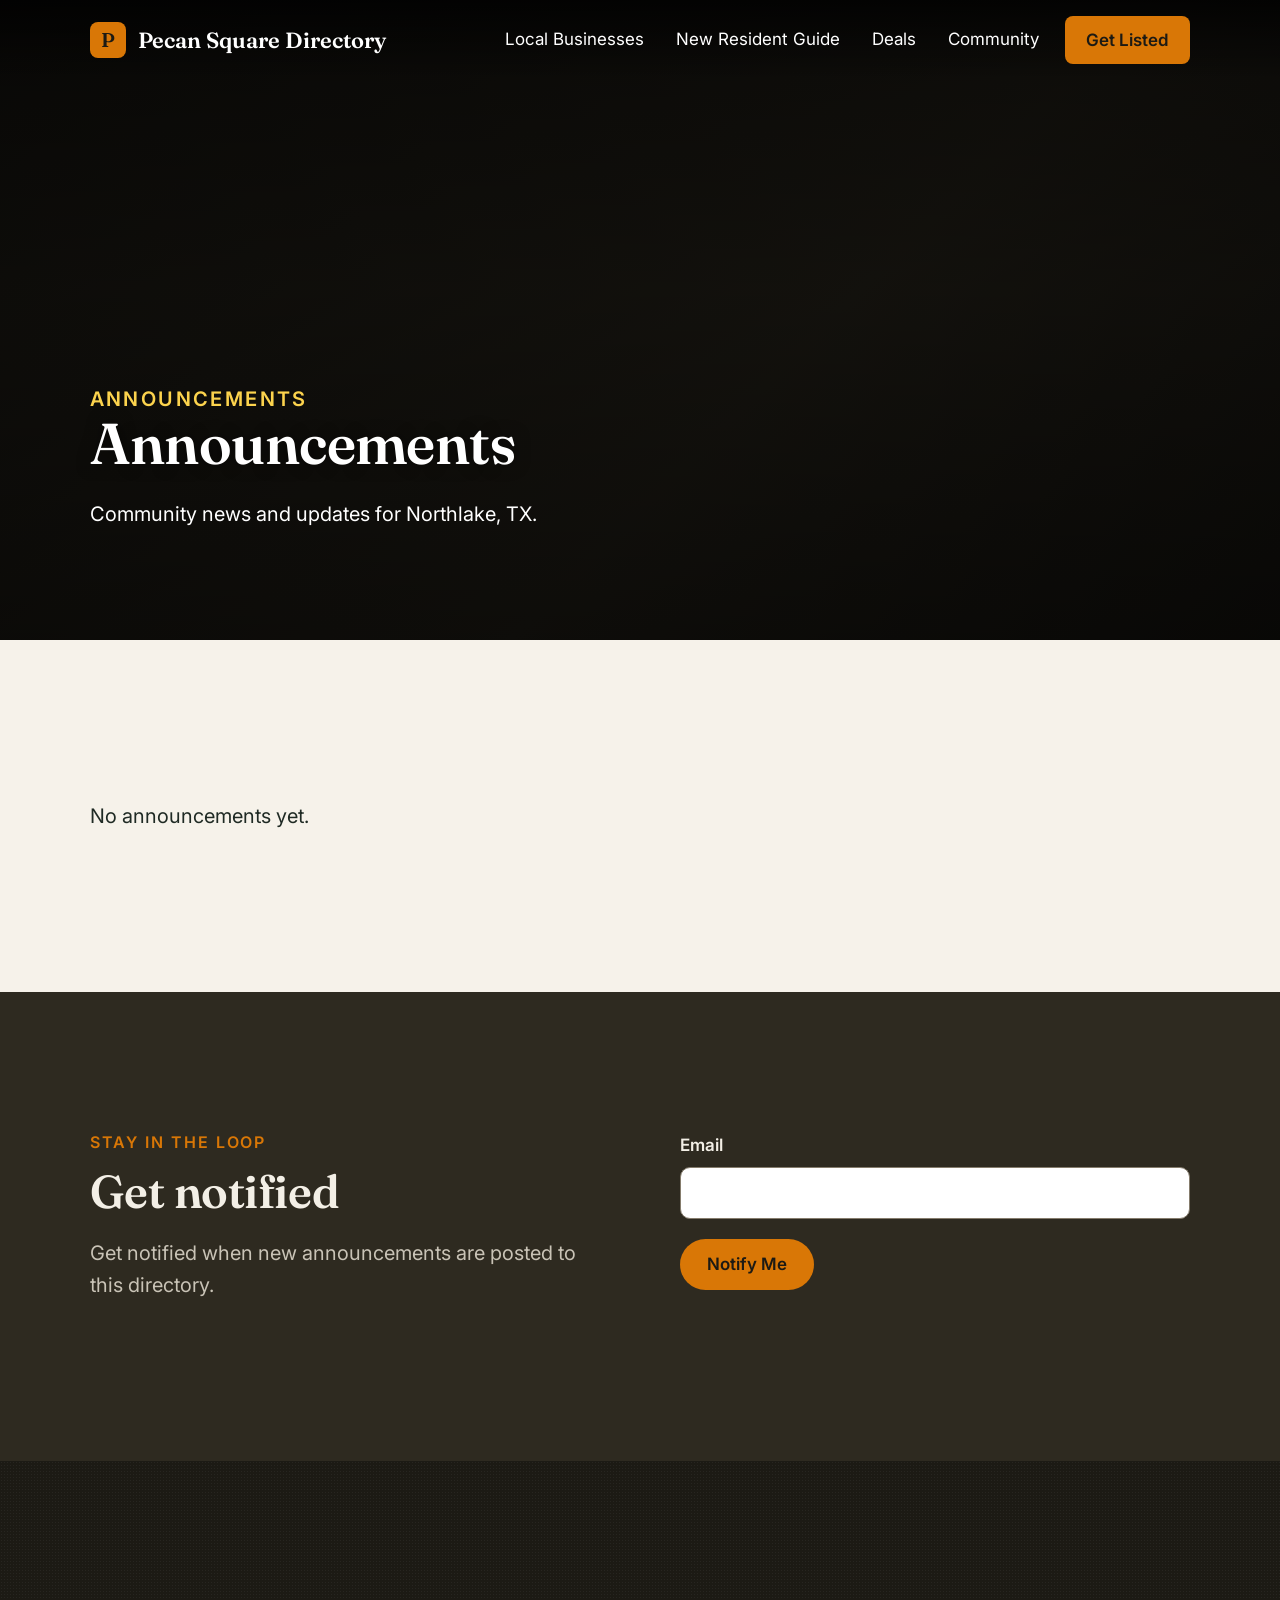
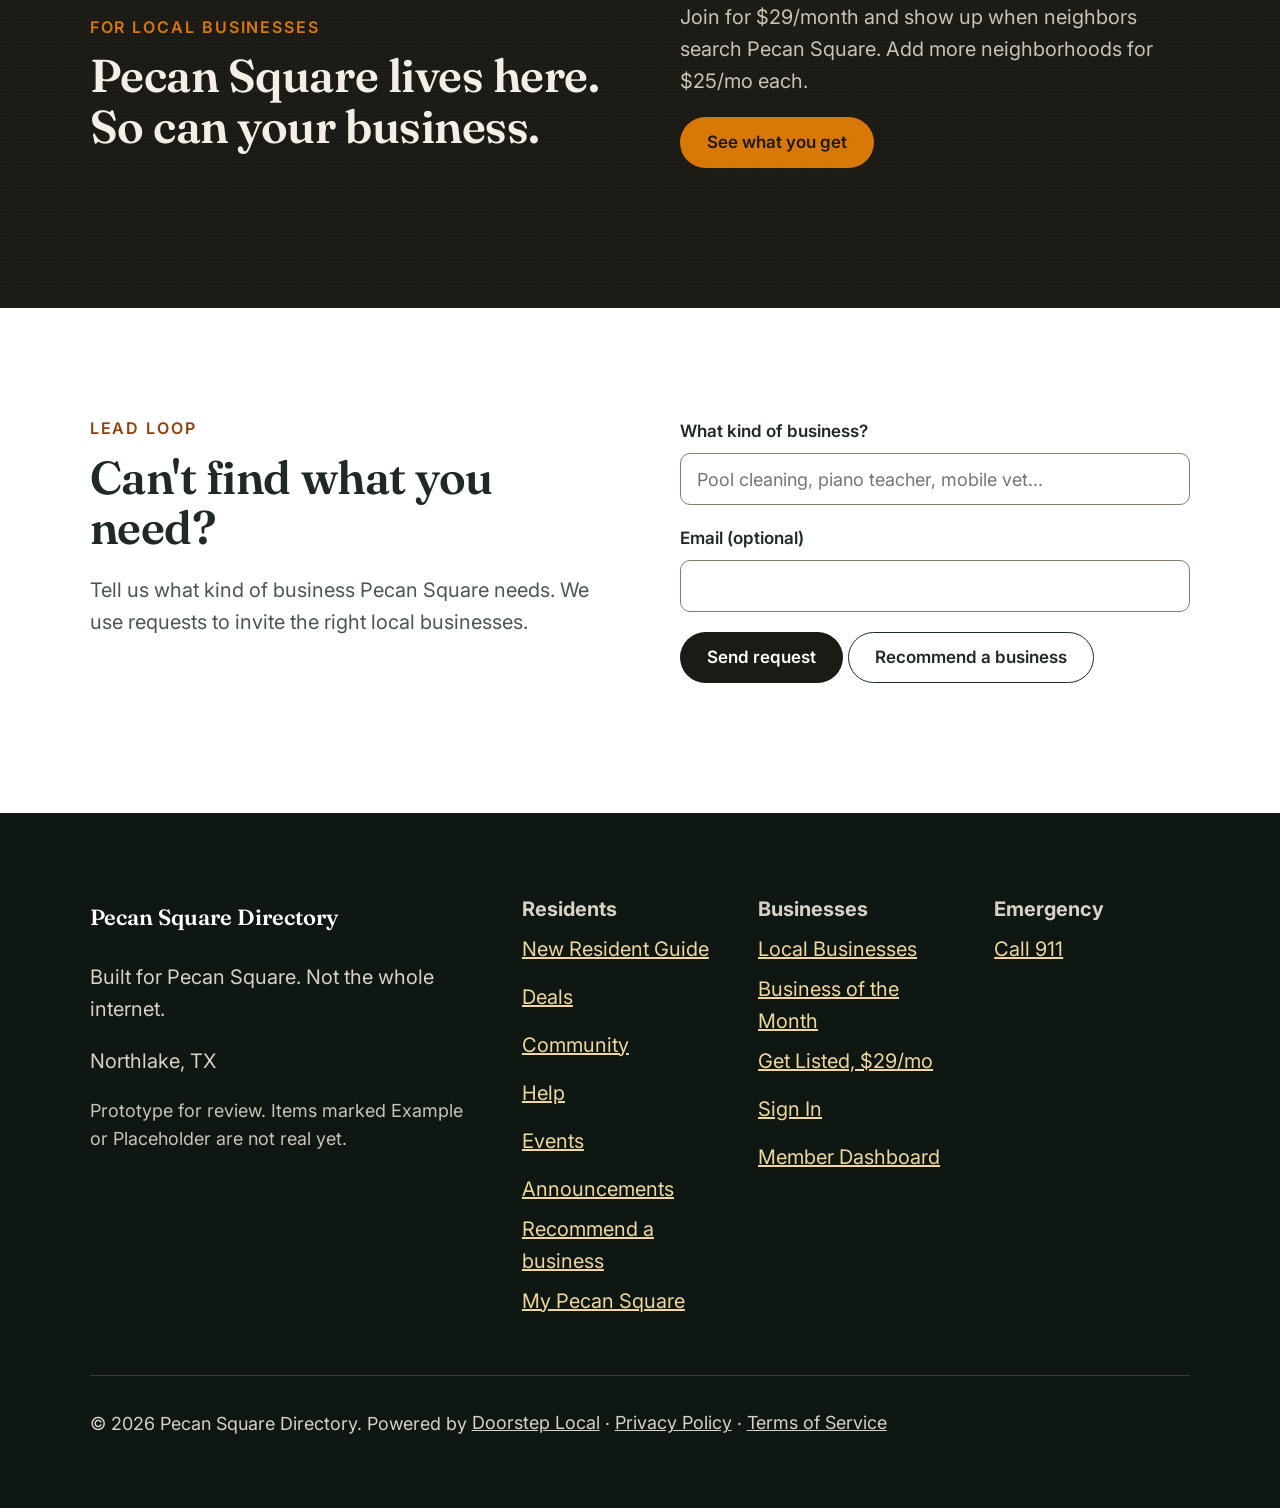
==== announcements.html @ 63cd3064 "[pecan-square] Preview of harvestdirectory-prototype 96aad8d" ====
<!doctype html>
<html lang="en"><head><meta charset="utf-8"><meta name="viewport" content="width=device-width,initial-scale=1">
<title>Announcements | Pecan Square Directory</title><meta name="description" content="Community news and updates for Pecan Square."><meta name="robots" content="noindex,nofollow">
<link rel="canonical" href="https://pecansquaredirectory-preview.clientreview.co/announcements.html"><meta property="og:title" content="Announcements | Pecan Square Directory"><meta property="og:description" content="Community news and updates for Pecan Square.">
<meta property="og:image" content="https://pecansquaredirectory-preview.clientreview.co/assets/favicon.png"><meta property="og:url" content="https://pecansquaredirectory-preview.clientreview.co/announcements.html"><meta property="og:type" content="website">
<link rel="icon" href="assets/favicon.png"><link rel="preconnect" href="https://fonts.googleapis.com"><link rel="preconnect" href="https://fonts.gstatic.com" crossorigin>
<link href="https://fonts.googleapis.com/css2?family=Fraunces:opsz,wght@9..144,600&family=Inter:wght@400;500;600;700&display=swap" rel="stylesheet">
<link rel="stylesheet" href="css/site.css"><link rel="preload" href="js/site.js" as="script"><link rel="preload" href="js/layout.js" as="script"><link rel="preload" href="js/app.js" as="script">
<script>/* CLS gate: hide main until app.js has rendered the data-driven blocks (removed in app.js; 3s safety). */document.documentElement.classList.add('js-wait');setTimeout(function(){document.documentElement.classList.remove('js-wait')},3000)</script></head>
<body data-page="ann"><div id="hdr"></div><main id="main">
<section class="phero"><div class="wrap"><p class="kicker">Announcements</p><h1>Announcements</h1><p>Community news and updates for Northlake, TX.</p></div></section><section class="band"><div class="wrap"><div class="list" id="al"></div></div></section><section class="band slate"><div class="wrap split"><div><p class="kicker">Stay in the loop</p><h2>Get notified</h2><p class="muted">Get notified when new announcements are posted to this directory.</p></div><form data-proto><label for="annemail">Email</label><input id="annemail" type="email" autocomplete="email" required><p><button class="btn btn-gold" type="submit">Notify Me</button></p><p class="formmsg note" role="status"></p></form></div></section>
<section class="band dark grain cta-band"><div class="wrap split"><div><p class="kicker">For local businesses</p><h2>Pecan Square lives here. So can your business.</h2></div><div><p class="muted">Join for $29/month and show up when neighbors search Pecan Square. Add more neighborhoods for $25/mo each.</p><a class="btn btn-gold" href="join.html">See what you get</a></div></div></section><section class="band tight white" id="need"><div class="wrap split"><div><p class="kicker">Lead loop</p><h2>Can't find what you need?</h2><p class="muted">Tell us what kind of business Pecan Square needs. We use requests to invite the right local businesses.</p></div>
<form data-proto><label for="needw">What kind of business?</label><input id="needw" type="text" placeholder="Pool cleaning, piano teacher, mobile vet..." required>
<p><label for="neede">Email (optional)</label><input id="neede" type="email" autocomplete="email"></p><button class="btn btn-dark" type="submit">Send request</button> <a class="btn btn-ghost" href="recommend.html">Recommend a business</a><p class="formmsg note" role="status"></p></form></div></section>
</main><div id="ftr"></div>
<script src="js/site.js"></script><script src="js/layout.js"></script><script src="js/app.js"></script><script>(function(){var H=window.H,A=H.S.announcements||[];H.$('#al').innerHTML=A.length?A.map(function(a){return '<article class="card"><span class="kicker" style="margin:0">'+H.esc(a.date||'')+'</span><h3>'+H.esc(a.title)+(a.source==='example'?' '+H.EX:'')+'</h3><p>'+H.esc(a.body||'')+'</p></article>'}).join(''):'<p>No announcements yet.</p>'})()</script>
</body></html>
---- css/site.css ----
:root{--ink:#1c1a14;--slate:#2e2a20;--paper:#f6f2ea;--white:#fff;--text-c:#1f2a24;--muted:#4a5650;--gold:#D97706;--gold-d:#92400e;--line:#d9d3c7;--text:1.25rem;--text-lh:1.6;--wrap:min(82%,1240px);--r:14px}
*{box-sizing:border-box}html{-webkit-text-size-adjust:100%}
body{margin:0;font:400 var(--text)/var(--text-lh) Inter,system-ui,sans-serif;color:var(--text-c);background:var(--paper);overflow-x:hidden}
img{max-width:100%;display:block}
a{color:var(--gold-d)}a:hover{text-decoration-thickness:2px}
h1,h2,h3{font-family:Fraunces,Georgia,serif;font-weight:600;line-height:1.1;margin:0 0 .4em;letter-spacing:-.01em}
h1{font-size:clamp(2.6rem,6.2vw,5.6rem)}h2{font-size:clamp(2rem,3.6vw,3.25rem)}h3{font-size:1.4rem}
p{margin:20px 0}
.wrap{width:var(--wrap);margin:0 auto}.measure{max-width:1040px}
.skip{position:absolute;left:12px;top:0;transform:translateY(-120%);background:var(--gold);color:var(--ink);padding:12px 18px;z-index:99;border-radius:8px}.skip:focus{transform:none}
:focus-visible{outline:3px solid var(--gold);outline-offset:3px}
.btn{display:inline-flex;align-items:center;justify-content:center;gap:8px;min-height:48px;padding:14px 26px;border-radius:999px;font:600 1.0625rem/1.2 Inter,sans-serif;text-decoration:none;border:1px solid transparent;cursor:pointer}
.btn-gold{background:var(--gold);color:var(--ink)}.btn-gold:hover{filter:brightness(1.08)}
.btn-ghost{background:transparent;color:inherit;border-color:currentColor}
.btn-dark{background:var(--ink);color:#fff}
.kicker{font:600 1rem/1.3 Inter,sans-serif;letter-spacing:.12em;text-transform:uppercase;color:var(--gold-d);margin:0 0 14px}
.dark .kicker,.slate .kicker,.photo .kicker{color:var(--gold)}
.ex{display:inline-block;font:700 1rem/1 Inter,sans-serif;letter-spacing:.06em;text-transform:uppercase;background:#efe4cf;color:#5a3d08;border:1px dashed #8a5a10;border-radius:6px;padding:5px 8px;vertical-align:middle}
.dark .ex{background:#3a3220;color:#f5d896;border-color:#f5d896}
/* header */
.hdr{position:absolute;inset:0 0 auto;z-index:20;color:#fff;background:linear-gradient(180deg,rgba(0,0,0,.75),transparent)}
.hdr.solid{position:sticky;top:0;background:var(--ink)}
.hdr-in{display:flex;align-items:center;justify-content:space-between;gap:20px;min-height:80px}
.brand{display:flex;align-items:center;gap:12px;color:#fff;text-decoration:none;font:600 1.375rem/1 Fraunces,serif;min-height:48px}
.brand img{width:36px;height:36px;border-radius:8px}
.nav{display:flex;gap:4px;align-items:center}
.nav a{color:#fff;text-decoration:none;font-size:1.0625rem;padding:12px 14px;min-height:48px;display:inline-flex;align-items:center;border-radius:8px}
.nav a:hover,.nav a[aria-current]{background:rgba(255,255,255,.12)}
.nav .btn{margin-left:8px;padding:12px 20px}
.menu-btn{display:none;min-width:48px;min-height:48px;background:transparent;border:1px solid rgba(255,255,255,.4);color:#fff;border-radius:10px;font:600 1rem Inter,sans-serif}
@media (max-width:1023px){.menu-btn{display:inline-flex;align-items:center;justify-content:center;padding:0 16px}
 .nav{display:none;position:fixed;inset:80px 0 0;background:var(--ink);flex-direction:column;align-items:stretch;padding:20px 8%;overflow:auto}
 .nav.open{display:flex}.nav a{font-size:1.25rem;border-bottom:1px solid rgba(255,255,255,.12);border-radius:0}.nav .btn{margin:20px 0 0;border-radius:999px}}
/* hero */
.hero{position:relative;min-height:100svh;display:flex;align-items:center;color:#fff;background:linear-gradient(135deg,#1c1a14 0%,#2e2a20 60%,#1c1a14 100%)}
.hero:before{content:"";position:absolute;inset:0;background:rgba(0,0,0,.6)}
.hero .wrap{position:relative;padding:140px 0 90px}
.hero h1{text-shadow:0 0 15px rgba(0,0,0,.5);max-width:14ch}
.hero .lede{font-size:clamp(1.25rem,1.8vw,1.5rem);max-width:40ch;margin:0 0 30px}
.search{display:flex;background:#fff;border-radius:999px;padding:8px;box-shadow:0 0 100px rgba(0,0,0,.35);max-width:900px}
.search input{flex:1;min-width:0;border:0;background:transparent;font:400 1.25rem Inter,sans-serif;padding:0 20px;color:var(--text-c);min-height:56px}
.search input:focus{outline:none}.search:focus-within{outline:3px solid var(--gold);outline-offset:3px}
.search .btn{min-height:56px}
.chips{display:flex;flex-wrap:wrap;gap:10px;margin:22px 0 0}
.chip{min-height:48px;padding:10px 18px;border-radius:999px;border:1px solid rgba(255,255,255,.4);background:rgba(0,0,0,.25);color:#fff;font:500 1rem Inter,sans-serif;cursor:pointer}
.chip:hover{background:rgba(255,255,255,.15)}
.hero .small{font-size:1rem;opacity:.92;margin-top:24px}
.results{max-width:900px;margin-top:18px;background:#fff;color:var(--text-c);border-radius:var(--r);box-shadow:0 0 100px rgba(0,0,0,.3);max-height:60vh;overflow:auto}
.results[hidden]{display:none}
.res{display:flex;gap:14px;align-items:flex-start;padding:16px 22px;border-bottom:1px solid #eee;text-decoration:none;color:inherit;min-height:48px}
.res:hover{background:#faf6ee}.res b{display:block}.res .t{font:700 .875rem Inter;letter-spacing:.06em;text-transform:uppercase;color:var(--gold-d);min-width:96px;padding-top:4px}
/* bands */
.band{padding:140px 0}.band.tight{padding:110px 0}
.dark{background:var(--ink);color:#f3efe6}.slate{background:var(--slate);color:#f3efe6}.white{background:#fff}
.dark a:not(.btn),.slate a:not(.btn){color:var(--gold)}
.dark .muted,.slate .muted{color:#c9c3b6}.muted{color:var(--muted)}
.grain{position:relative}.grain:after{content:"";position:absolute;inset:0;pointer-events:none;opacity:.05;background-image:radial-gradient(#fff 1px,transparent 1px);background-size:3px 3px}
.inset{width:calc(100% - 160px);margin:0 auto;border-radius:4px}
@media (max-width:1023px){.band{padding:80px 0}.band.tight{padding:70px 0}.inset{width:100%;border-radius:0}}
@media (max-width:600px){.band{padding:56px 0}.band.tight{padding:48px 0}:root{--wrap:88%}}
.head{display:flex;justify-content:space-between;align-items:end;gap:20px;flex-wrap:wrap;margin-bottom:40px}
.head p{max-width:46ch;margin:0}
/* intents */
.intents{display:grid;grid-template-columns:repeat(4,1fr);border-top:1px solid var(--line)}
.intent{padding:34px 28px 34px 0;border-right:1px solid var(--line)}.intent:last-child{border-right:0}
.intent+.intent{padding-left:28px}
.intent h3{font-size:1.6rem}.intent ul{list-style:none;margin:16px 0 0;padding:0}
.intent li a{display:flex;align-items:center;min-height:48px;text-decoration:none;color:var(--text-c);border-bottom:1px solid #ebe5d9}
.intent li a:hover{color:var(--gold-d)}
@media (max-width:1023px){.intents{grid-template-columns:1fr 1fr}.intent:nth-child(2){border-right:0}.intent:nth-child(3){padding-left:0}}
@media (max-width:600px){.intents{grid-template-columns:1fr}.intent,.intent+.intent{padding:28px 0;border-right:0;border-bottom:1px solid var(--line)}}
/* categories */
.cats{display:grid;grid-template-columns:repeat(auto-fill,minmax(300px,1fr));gap:0 32px;border-top:1px solid rgba(255,255,255,.16)}
.cat{display:flex;justify-content:space-between;align-items:center;gap:12px;padding:24px 4px;border-bottom:1px solid rgba(255,255,255,.16);text-decoration:none;color:#fff;min-height:48px}
.cat span{font:600 1.375rem Fraunces,serif}.cat small{font-size:1rem;color:#c9c3b6}
.cat:hover span{color:var(--gold)}
/* right now */
.now{display:grid;grid-template-columns:1fr 1.4fr 1fr;gap:40px}
.now h3{font-family:Inter,sans-serif;font-size:1rem;letter-spacing:.12em;text-transform:uppercase;color:var(--gold-d);border-bottom:1px solid var(--line);padding-bottom:12px}
.now ul{list-style:none;padding:0;margin:0}.now li{padding:14px 0;border-bottom:1px solid #ebe5d9}
.now li b{display:block}.now .when{color:var(--muted);font-size:1.0625rem}
.date{font:600 clamp(1.4rem,2vw,1.75rem) Fraunces,serif;margin:0}
@media (max-width:900px){.now{grid-template-columns:1fr}}
/* split */
.split{display:grid;grid-template-columns:1fr 1fr;gap:80px;align-items:start}
@media (max-width:900px){.split{grid-template-columns:1fr;gap:40px}}
/* form */
label{display:block;font-weight:600;margin:0 0 8px;font-size:1.0625rem}
input[type=text],input[type=email],select,textarea{width:100%;min-height:52px;border:1px solid #b9b1a2;border-radius:10px;padding:12px 16px;font:400 1.125rem Inter,sans-serif;background:#fff;color:var(--text-c)}
textarea{min-height:120px}
.seg{display:flex;flex-wrap:wrap;gap:10px;margin:14px 0}
.seg label{display:flex;align-items:center;gap:10px;min-height:48px;padding:10px 16px;border:1px solid rgba(255,255,255,.3);border-radius:10px;font-weight:500;cursor:pointer;margin:0}
.seg input{width:22px;height:22px;accent-color:var(--gold)}
.answer{margin-top:28px;border-top:1px solid rgba(255,255,255,.16)}
.answer dl{display:grid;grid-template-columns:minmax(120px,200px) 1fr;margin:0}
.answer dt,.answer dd{padding:14px 0;border-bottom:1px solid rgba(255,255,255,.16);margin:0}.answer dt{color:#c9c3b6}
@media (max-width:600px){.answer dl{grid-template-columns:1fr}.answer dt{border:0;padding-bottom:0}}
/* listings (real UI cards) */
.list{display:grid;grid-template-columns:repeat(auto-fill,minmax(320px,1fr));gap:24px}
@media (max-width:400px){.list{grid-template-columns:1fr}}
.card{background:#fff;border:1px solid #e3ddd0;border-radius:var(--r);padding:26px;display:flex;flex-direction:column;gap:12px;box-shadow:0 0 60px rgba(0,0,0,.05)}
.card .top{display:flex;gap:16px;align-items:center}
.card .logo{width:64px;height:64px;border-radius:12px;object-fit:contain;background:#f4efe4;border:1px solid #eee}
.card .ph{width:64px;height:64px;border-radius:12px;background:#ece5d6;display:grid;place-items:center;font:600 1.4rem Fraunces;color:#5a4a2a}
.card h3{margin:0;font-size:1.375rem}.card .sub{font-size:1rem;color:var(--muted)}
.card p{margin:0;font-size:1.0625rem}
.badges{display:flex;flex-wrap:wrap;gap:8px}
.badge{font:600 1rem/1.2 Inter;padding:7px 10px;border-radius:6px;background:#eef2ec;color:#1e3a29;border:1px solid #c9d6cc}
.badge.res{background:#fbf1dc;color:#5a3d08;border-color:#e6cf9c}
.badge.tip{cursor:help;position:relative}
.recs{font-size:1rem;color:#1e3a29;font-weight:600}
.actions{display:flex;flex-wrap:wrap;gap:10px;margin-top:auto;padding-top:6px}
.actions .btn{padding:12px 18px;font-size:1rem}
.save{min-width:48px;min-height:48px;border-radius:999px;border:1px solid #b9b1a2;background:#fff;font:600 1rem Inter;padding:0 16px;cursor:pointer;color:var(--text-c)}
.save[aria-pressed=true]{background:var(--ink);color:#fff;border-color:var(--ink)}
.offer .exp{font-weight:700;color:#8b2a0e}.offer .kind{font:700 1rem Inter;letter-spacing:.06em;text-transform:uppercase;color:var(--gold-d)}
/* ask */
.ask{display:flex;gap:10px;max-width:800px}.ask input{flex:1}
.ask-out{margin-top:24px;max-width:800px;font-size:1.25rem;min-height:1em}
.ask-q{display:flex;flex-wrap:wrap;gap:10px;margin-top:16px}
.ask-q button{min-height:48px;padding:10px 16px;border-radius:999px;border:1px solid #b9b1a2;background:transparent;font:500 1rem Inter;cursor:pointer;color:var(--text-c)}
/* join */
.price{font:600 clamp(3.5rem,8vw,6rem)/1 Fraunces,serif}.price small{font-size:1.5rem}
.feat{list-style:none;padding:0;margin:0;columns:2;column-gap:60px}.feat li{break-inside:avoid;padding:16px 0;border-bottom:1px solid rgba(255,255,255,.16)}
.feat b{display:block;color:#fff}
@media (max-width:800px){.feat{columns:1}}
.profile{background:#fff;color:var(--text-c);border-radius:var(--r);overflow:hidden;box-shadow:0 0 100px rgba(0,0,0,.3)}
.profile .cover{aspect-ratio:3/1;object-fit:cover;width:100%}
.profile .pin{padding:28px}
/* page hero */
.phero{background:linear-gradient(135deg,#1c1a14 0%,#2e2a20 60%,#1c1a14 100%);position:relative;color:#fff}
.phero:before{content:"";position:absolute;inset:0;background:rgba(0,0,0,.72)}
.phero .wrap{position:relative;padding:170px 0 90px}
.phero h1{font-size:clamp(2.75rem,5vw,4.5rem)}
.phero p{max-width:50ch;font-size:1.375rem}
@media (max-width:600px){.phero .wrap{padding:130px 0 56px}}
/* guide */
.guide{display:grid;grid-template-columns:repeat(auto-fill,minmax(300px,1fr));gap:0 40px}
.guide div{padding:22px 0;border-bottom:1px solid var(--line)}
.guide h3{font-size:1.25rem;font-family:Inter;font-weight:700;margin:0 0 6px}
.guide p{margin:0;font-size:1.0625rem}
.filters{display:flex;flex-wrap:wrap;gap:10px;margin-bottom:30px}
.filters button{min-height:48px;padding:10px 18px;border-radius:999px;border:1px solid #b9b1a2;background:#fff;font:500 1rem Inter;cursor:pointer;color:var(--text-c)}
.filters button[aria-pressed=true]{background:var(--ink);color:#fff;border-color:var(--ink)}
/* footer */
.ftr{background:#0e1712;color:#d8d2c5;padding:80px 0 40px}
.ftr a{color:#f0d79f;display:inline-flex;min-height:48px;align-items:center}
.ftr .cols{display:grid;grid-template-columns:2fr 1fr 1fr 1fr;gap:40px}
.ftr ul{list-style:none;padding:0;margin:0}
.ftr .fine{border-top:1px solid rgba(255,255,255,.16);margin-top:50px;padding-top:24px;font-size:1rem}
@media (max-width:800px){.ftr .cols{grid-template-columns:1fr 1fr}}
.toast{position:fixed;left:50%;bottom:24px;transform:translateX(-50%);background:var(--ink);color:#fff;padding:14px 22px;border-radius:999px;z-index:50;font-size:1rem}
.note{font-size:1rem;color:var(--muted)}
.dark .note,.slate .note{color:#c9c3b6}
.hero .kicker,.phero .kicker{color:var(--gold)}
.phero .kicker{color:#fcd34d} /* M1 r5: #e0a63a on photo = 2.88-4.27:1 at 18-20px/600; #fcd34d = 4.67+ */
.dark .now h3{color:var(--gold);border-color:rgba(255,255,255,.16)}.dark .now li{border-color:rgba(255,255,255,.12)}.dark .when{color:#c9c3b6}
.slate .intent li a{color:#fff}
@media (max-width:600px){.search .btn{padding:14px 18px}}

/* Gate R1 fixes */
.profile .cover{height:auto;aspect-ratio:3/1;object-fit:cover;object-position:left center}
.nav .btn-gold{color:var(--ink)}
.phero.bizhero:before{background:linear-gradient(90deg,rgba(14,23,18,.92) 0%,rgba(14,23,18,.8) 55%,rgba(14,23,18,.55) 100%)}
h1{font-size:max(2.75rem,5vw)}
.hero h1{font-size:max(2.6rem,5.2vw);max-width:13ch}
.hero .lede{font-size:max(1.25rem,1.3vw)}
.search{max-width:min(1100px,60vw)}
.search input,.search .btn{min-height:max(56px,3.6vw)}
.phero h1{font-size:max(2.75rem,4.5vw)}
:root{--wrap:min(86%,1640px)}
@media (max-width:600px){:root{--wrap:88%}.search{max-width:none}}
.card{text-align:center;align-items:center}
.card .top{flex-direction:column;text-align:center}
.badges,.actions{justify-content:center}
.card p,.card .sub,.recs,.now .when,.guide p,.cat small{font-size:1.125rem}
.note,.hero .small,.ftr .fine{font-size:1.125rem}

/* Mobile Bandit r1 fixes */
/* F1 High: profile cover distorted to 724px tall (img height attr wins) css/site.css:128 */
.profile .cover{height:auto}
/* F2 High: search hero not in first screen on phones/landscape; F3 results render below chips  css/site.css:35-37 */
.hero .wrap{display:flex;flex-direction:column}
.hero .results{order:0}
.hero #sform{order:-1}
.hero .kicker,.hero h1{order:-3}.hero .lede{order:-2}
.hero #results{order:-1;margin-top:12px}
.hero .chips{order:0}
@media (max-width:600px){.hero{min-height:auto}.hero .wrap{padding:104px 0 48px}.hero h1{font-size:2.25rem}.hero .lede{font-size:1.125rem;margin-bottom:20px}.hero .kicker{margin-bottom:8px}}
@media (max-height:500px) and (orientation:landscape){.hero{min-height:auto}.hero .wrap{padding:92px 0 32px}.hero h1{font-size:2rem;max-width:none}.hero .lede{display:none}.hero .kicker{display:none}}
/* F4 Medium: 8 filter pills stack 338-396px tall on phones css/site.css:142 */
@media (max-width:600px){.filters{flex-wrap:nowrap;overflow-x:auto;overscroll-behavior-x:contain;scrollbar-width:none;margin-inline:-6%;padding:4px 6%;scroll-padding-inline:6%}.filters::-webkit-scrollbar{display:none}.filters button{flex:0 0 auto}}
/* F7 Low: Mike's rule, card content centred css/site.css:101-112 */
.card{text-align:center;align-items:center}.card .top{flex-direction:column}.card .badges,.card .actions{justify-content:center}
/* F8 Low: menu open, page scrolls behind */
html:has(.nav.open){overflow:hidden}
/* F10 Low: input borders 1.9-2.13:1 (<3:1 UI) css/site.css:89 and .seg label border on slate css/site.css:92 */
input[type=text],input[type=email],select,textarea{border-color:#857c6c}
.seg label{border-color:rgba(255,255,255,.55)}
/* F11 Low: my-harvest empty-state links are 24px-tall inline links (only CTAs) my-harvest.html:15 */
#my>p:first-child a{display:inline-flex;min-height:48px;align-items:center}
#oq{width:100%;min-height:52px;border:1px solid #857c6c;border-radius:10px;padding:12px 16px;font:400 1.125rem Inter,sans-serif;background:#fff;color:var(--text-c);max-width:520px;margin-bottom:30px;-webkit-appearance:none;appearance:none}

/* Final polish */
@media (min-width:601px){.hero{align-items:flex-start}.hero .wrap{padding-top:max(130px,22svh)}}
.save,.ask-q button{border-color:#857c6c}
.profile .badges,.profile-body .badges{justify-content:flex-start}
/* r4 */
.hero{position:relative}
.scrollcue{position:absolute;left:50%;bottom:22px;transform:translateX(-50%);color:#fff;opacity:.85;display:grid;place-items:center;width:48px;height:48px;border-radius:50%;animation:cue 2.2s ease-in-out infinite}
.scrollcue:focus-visible{outline:3px solid var(--gold);outline-offset:3px}
@keyframes cue{0%,100%{transform:translate(-50%,0)}50%{transform:translate(-50%,8px)}}
@media (prefers-reduced-motion:reduce){.scrollcue{animation:none}}
@media (max-height:500px) and (orientation:landscape){.scrollcue{display:none}}
.chapters{display:grid;grid-template-columns:repeat(auto-fill,minmax(min(100%,420px),1fr));gap:24px}
.chapter{background:var(--paper);border:1px solid #e3ddd0;border-radius:var(--r);padding:26px}
.chapter ul{margin:0;padding-left:1.1em}.chapter li{margin:0 0 12px;font-size:1.125rem}
.srcl{font-size:1rem;white-space:nowrap;display:inline-flex;align-items:center;min-height:44px;min-width:44px}
.bizcover{position:relative}
.bizbanner{display:block;width:100%;height:auto;aspect-ratio:3/1;object-fit:cover;border-radius:var(--r)}
.bizlogo{position:absolute;left:24px;bottom:-40px;width:120px;height:120px;border-radius:16px;background:#fff;border:4px solid #fff;object-fit:contain;box-shadow:0 0 30px rgba(0,0,0,.15)}
@media (max-width:600px){.bizlogo{width:80px;height:80px;bottom:-28px;left:14px}}
.bizcover-band{padding-bottom:56px}
.subtag{font-size:1.125rem!important;opacity:.9}
.livetags{display:flex;gap:8px;flex-wrap:wrap;margin:24px 0 8px}
.tag{display:inline-block;padding:6px 12px;border-radius:999px;background:#ece5d6;font-weight:600;font-size:1rem}
.tag.vm{background:#1f5135;color:#fff}
.abouth{font-size:1.75rem;margin-top:20px}
.views{font-size:1.125rem}.views b{font-size:1.5rem}
.badge.pend{background:#fff4dc;color:#6b4b0e;border:1px solid #c9a35a}
#pending ul{padding-left:1.1em}
.specialoffer{max-width:720px;margin:0 auto}
.bizcover-band + .band{padding-top:40px}
.srcl{min-height:48px;min-width:48px}

/* CLS gate */
html.js-wait main{visibility:hidden}
/* Mobile Bandit r3 fixes */
/* Harvest Directory r3 (52dd7da) proposed fixes, tested by injection in Chromium + WebKit */
/* H1 business.html:23 + css/site.css .split: the "Email mike@thetribemaker.com" button min-content (319px) forces sideways scroll at 320 */
.split>*{min-width:0}
aside.card .btn{white-space:normal;overflow-wrap:anywhere;text-align:center}
/* M1 business.html:22 (inline #b9b1a2 border removed) + css/site.css:198: Yes/No labels get rgba(255,255,255,.55) on paper = ~1:1 */
.profile-body .seg label,#recform .seg label{border-color:#857c6c}
/* M2 css/site.css:54 .bizbanner: 2172w cover is 1.23x at 1024 portrait (DPR2). Interim cap until a >=2880w export exists */
@media (min-width:769px) and (min-resolution:2dppx){.bizcover{max-width:724px;margin-inline:auto}}
/* L2 inline links in guide chapters (site.js:257-259) and side-picker answer phones (app.js:132) 21-24px tall */
.chapter li a:not(.srcl),.answer dd a{display:inline-block;padding:14px 0;margin:-14px 0;max-width:100%}
/* L4 css/site.css:44 chevron sits below the fold on short phones (825px top at 320x568): hide where it can't be seen */
@media (max-width:600px) and (max-height:700px){.scrollcue{display:none}}
/* L6 css/site.css:92-93 side picker: no focus ring in WebKit after arrow keys, and the chosen side has no state beyond the native dot */
.seg label:has(:focus-visible){outline:3px solid var(--gold);outline-offset:2px}
.seg label:has(:checked){border-color:var(--gold);background:rgba(224,166,58,.16)}
.chapters>*,.guide>*{min-width:0}.chapter li,.guide p,.answer dd{overflow-wrap:anywhere}
@media (min-width:769px) and (min-resolution:2dppx){.bizcover{margin-inline:0}}

/* Inner pages match home (Mike, Oct 14): hero treatment scaled, full section rhythm, shared heads */
.phero{min-height:min(62svh,640px);display:flex;align-items:flex-end;background-position:center 40%}
.phero:before{background:linear-gradient(180deg,rgba(0,0,0,.72) 0%,rgba(0,0,0,.6) 45%,rgba(0,0,0,.7) 100%)}
.phero .wrap{padding:170px 0 110px}
.phero h1{text-shadow:0 0 15px rgba(0,0,0,.5);max-width:18ch}
.phero p{font-size:max(1.25rem,1.3vw);max-width:44ch;margin:0}
.phero h1+p{margin-top:6px}
.phero .subtag{margin-top:14px}
.band .head h2{margin:0}
.band .head{margin-bottom:56px;padding-bottom:28px;border-bottom:1px solid var(--line)}
.dark .head,.slate .head{border-color:rgba(255,255,255,.16)}
.band .head>.muted{font-size:1.25rem}
.cta-band .split{align-items:center}.cta-band h2{margin:0}.cta-band .muted{margin-top:0}
.band.dark .now .date,.dark #nowdate{color:#fff}
.chapter{background:#fff}.white .chapter{background:var(--paper)}
@media (max-width:1023px){.phero{min-height:min(52svh,520px)}.phero .wrap{padding:140px 0 72px}.band .head{margin-bottom:40px}}
@media (max-width:600px){.phero{min-height:auto}.phero .wrap{padding:120px 0 52px}.phero h1{font-size:2.25rem}.phero p{font-size:1.125rem}.band .head{margin-bottom:32px;padding-bottom:20px}}
/* Marco inner gate SOFT 1 + 3 */
@media (min-width:1024px){.phero{min-height:640px}.phero h1{max-width:22ch}}
#ol{display:flex;flex-wrap:wrap;justify-content:center;gap:24px}
#ol>.card{flex:0 1 calc((100% - 48px)/3);min-width:min(100%,300px)}
/* r5 L2: smaller hero on phones (downscaled only) + preload in <head> */


/* Directory template: monogram when a directory has no logo file */
.mono{display:inline-flex;align-items:center;justify-content:center;width:36px;height:36px;border-radius:8px;background:var(--gold);color:var(--ink);font:600 1.25rem/1 Fraunces,serif}
/* Quick links on a light band (live-site "Quick links" block) */
.white .cats.quick{border-top-color:var(--line)}.white .quick .cat{color:var(--text-c);border-bottom-color:var(--line)}.white .quick .cat small{color:var(--muted)}.white .quick .cat:hover span{color:var(--gold-d)}
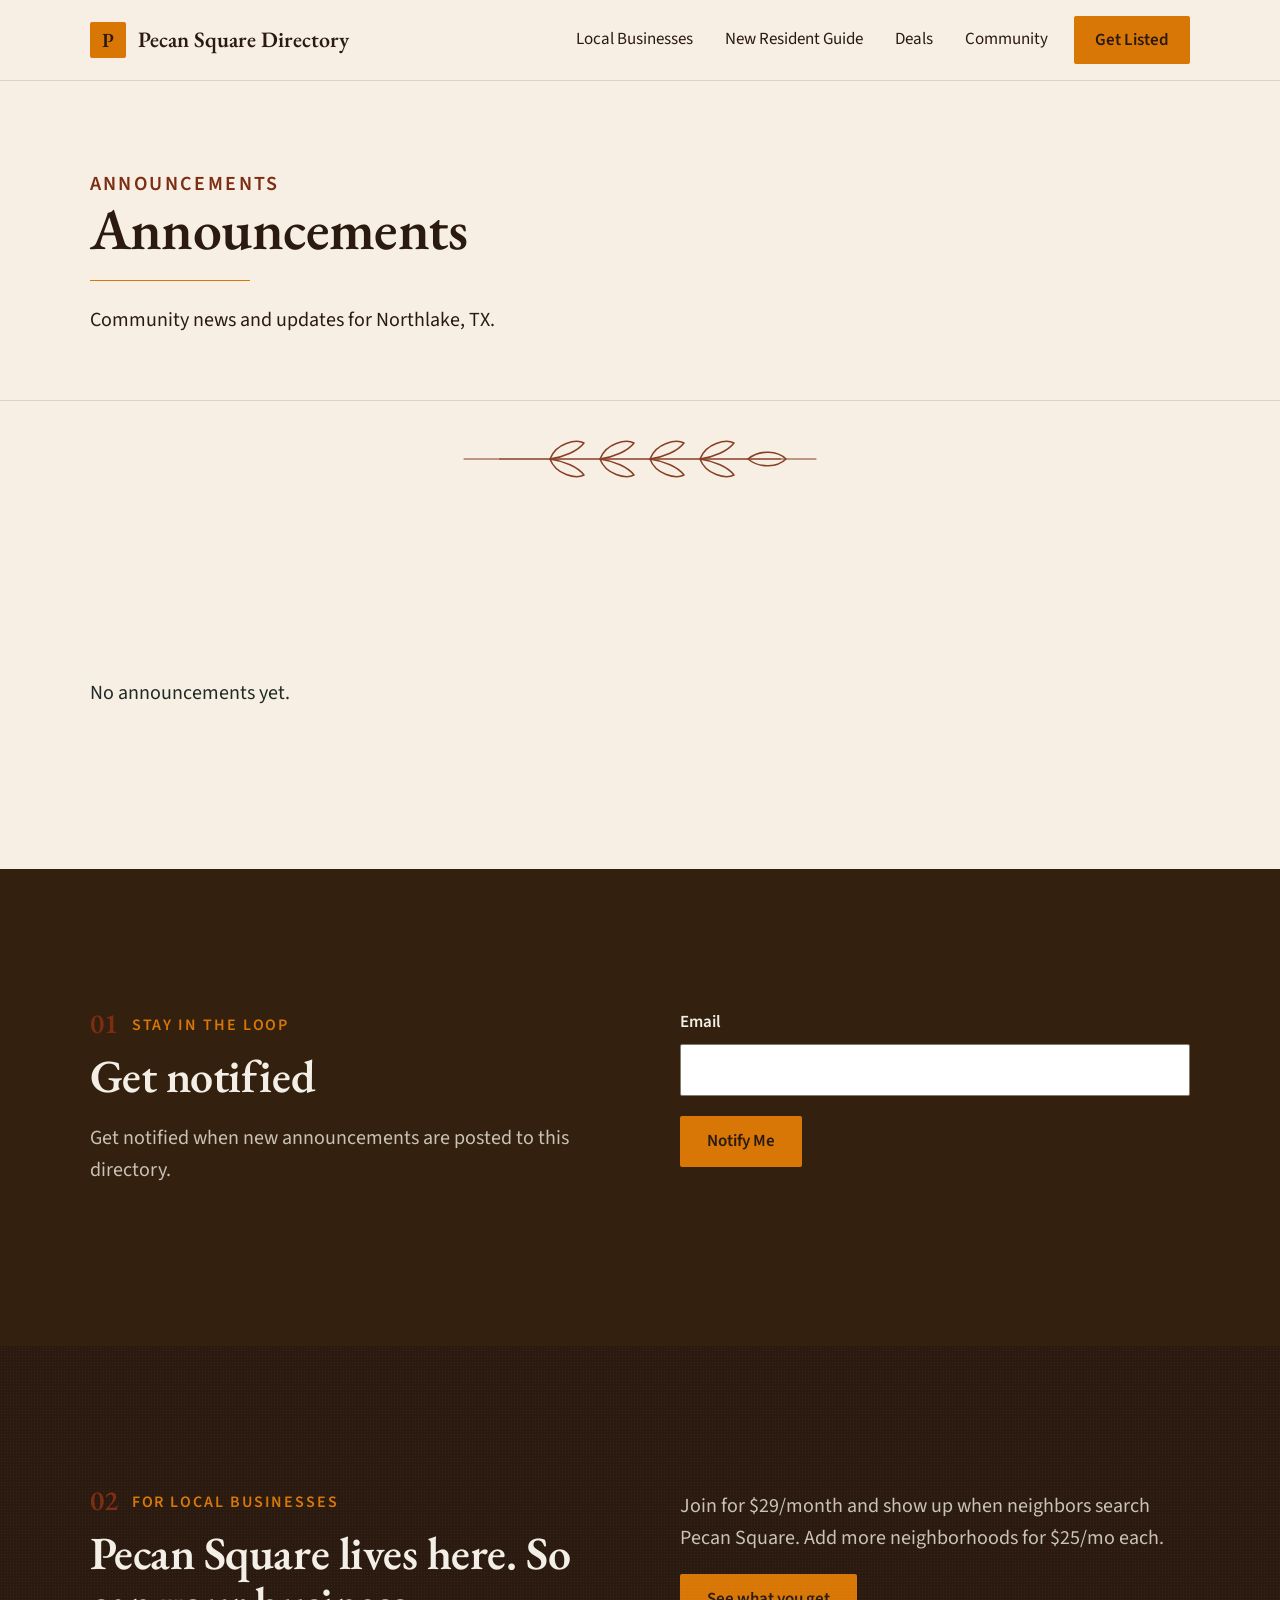
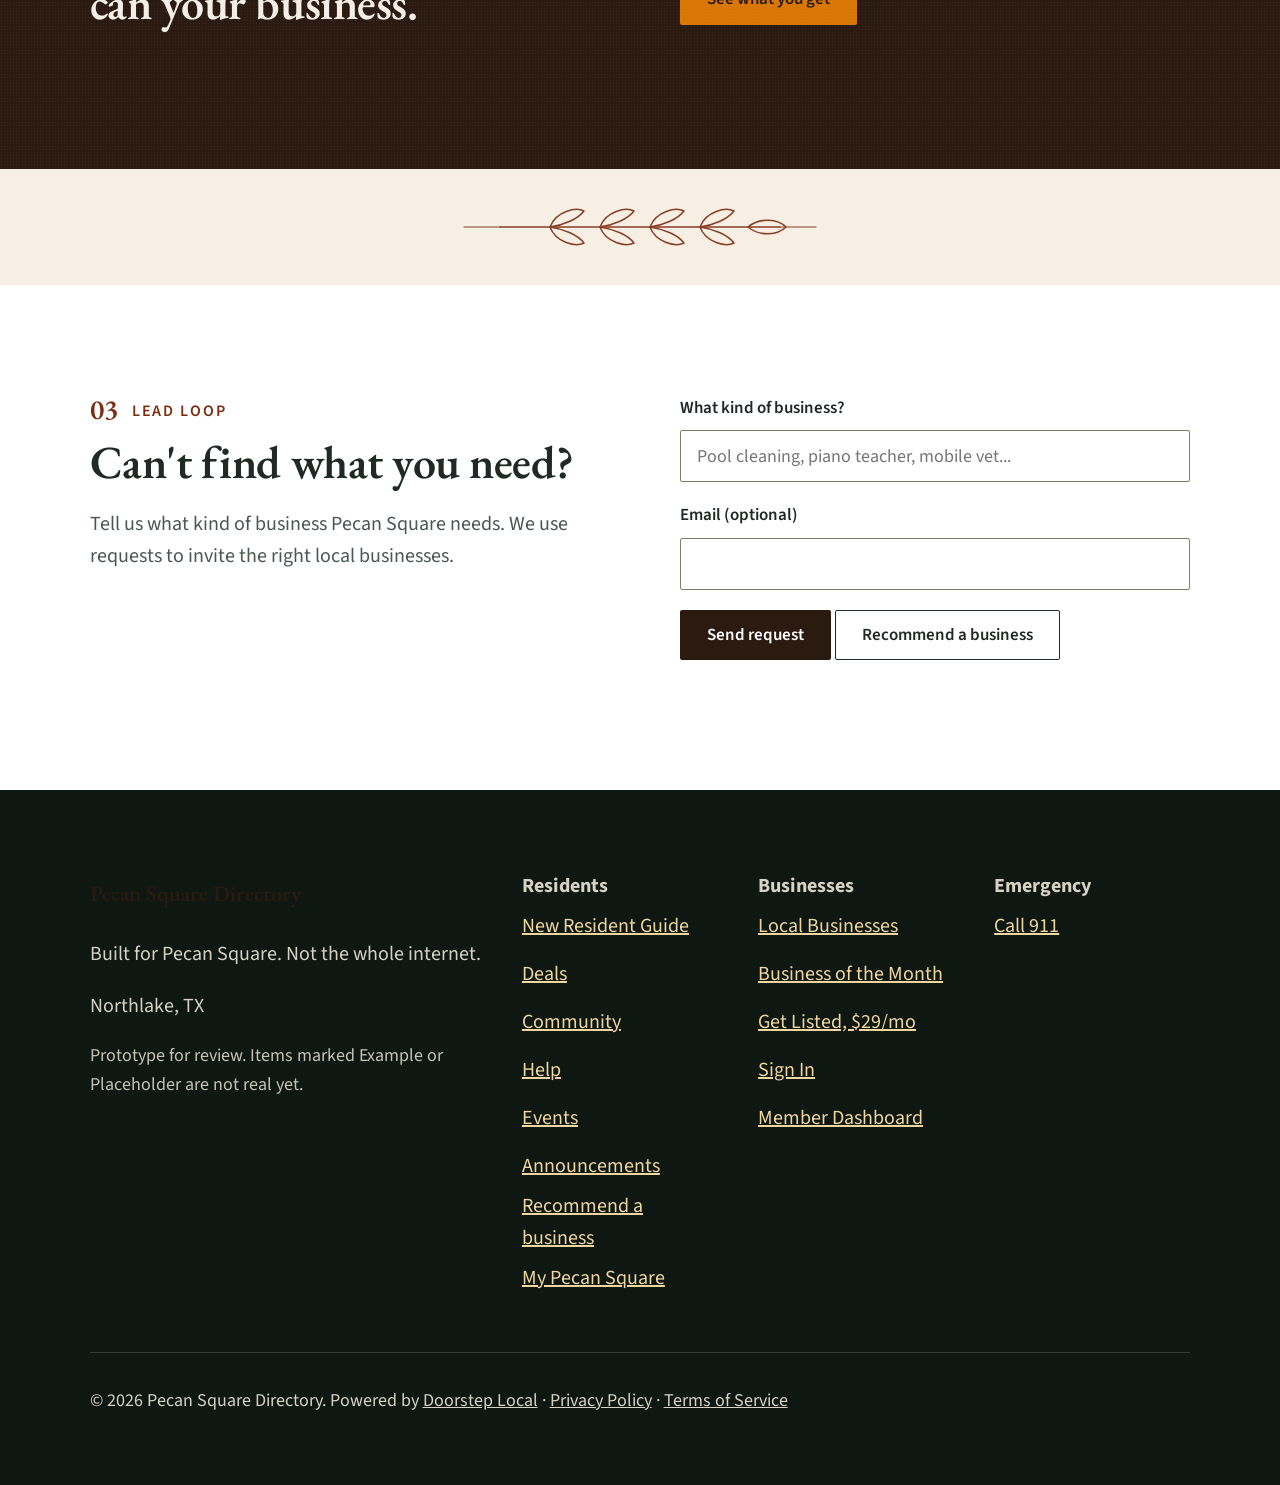
==== commit 3d7584f2: "[pecan-square] Preview of harvestdirectory-prototype 1ce2cba" ====
--- a/announcements.html
+++ b/announcements.html
@@ -2,12 +2,11 @@
 <html lang="en"><head><meta charset="utf-8"><meta name="viewport" content="width=device-width,initial-scale=1">
 <title>Announcements | Pecan Square Directory</title><meta name="description" content="Community news and updates for Pecan Square."><meta name="robots" content="noindex,nofollow">
 <link rel="canonical" href="https://pecansquaredirectory-preview.clientreview.co/announcements.html"><meta property="og:title" content="Announcements | Pecan Square Directory"><meta property="og:description" content="Community news and updates for Pecan Square.">
-<meta property="og:image" content="https://pecansquaredirectory-preview.clientreview.co/assets/favicon.png"><meta property="og:url" content="https://pecansquaredirectory-preview.clientreview.co/announcements.html"><meta property="og:type" content="website">
-<link rel="icon" href="assets/favicon.png"><link rel="preconnect" href="https://fonts.googleapis.com"><link rel="preconnect" href="https://fonts.gstatic.com" crossorigin>
-<link href="https://fonts.googleapis.com/css2?family=Fraunces:opsz,wght@9..144,600&family=Inter:wght@400;500;600;700&display=swap" rel="stylesheet">
+<meta property="og:url" content="https://pecansquaredirectory-preview.clientreview.co/announcements.html"><meta property="og:type" content="website">
+<link rel="icon" href="assets/favicon.svg"><link rel="preload" href="fonts/ebgaramond.woff2" as="font" type="font/woff2" crossorigin><link rel="preload" href="fonts/sourcesans3.woff2" as="font" type="font/woff2" crossorigin>
 <link rel="stylesheet" href="css/site.css"><link rel="preload" href="js/site.js" as="script"><link rel="preload" href="js/layout.js" as="script"><link rel="preload" href="js/app.js" as="script">
 <script>/* CLS gate: hide main until app.js has rendered the data-driven blocks (removed in app.js; 3s safety). */document.documentElement.classList.add('js-wait');setTimeout(function(){document.documentElement.classList.remove('js-wait')},3000)</script></head>
-<body data-page="ann"><div id="hdr"></div><main id="main">
+<body class="nophoto acc-numeral type-pecan-square" data-page="ann"><div id="hdr"></div><main id="main">
 <section class="phero"><div class="wrap"><p class="kicker">Announcements</p><h1>Announcements</h1><p>Community news and updates for Northlake, TX.</p></div></section><section class="band"><div class="wrap"><div class="list" id="al"></div></div></section><section class="band slate"><div class="wrap split"><div><p class="kicker">Stay in the loop</p><h2>Get notified</h2><p class="muted">Get notified when new announcements are posted to this directory.</p></div><form data-proto><label for="annemail">Email</label><input id="annemail" type="email" autocomplete="email" required><p><button class="btn btn-gold" type="submit">Notify Me</button></p><p class="formmsg note" role="status"></p></form></div></section>
 <section class="band dark grain cta-band"><div class="wrap split"><div><p class="kicker">For local businesses</p><h2>Pecan Square lives here. So can your business.</h2></div><div><p class="muted">Join for $29/month and show up when neighbors search Pecan Square. Add more neighborhoods for $25/mo each.</p><a class="btn btn-gold" href="join.html">See what you get</a></div></div></section><section class="band tight white" id="need"><div class="wrap split"><div><p class="kicker">Lead loop</p><h2>Can't find what you need?</h2><p class="muted">Tell us what kind of business Pecan Square needs. We use requests to invite the right local businesses.</p></div>
 <form data-proto><label for="needw">What kind of business?</label><input id="needw" type="text" placeholder="Pool cleaning, piano teacher, mobile vet..." required>
--- a/css/site.css
+++ b/css/site.css
@@ -1,54 +1,56 @@
-:root{--ink:#1c1a14;--slate:#2e2a20;--paper:#f6f2ea;--white:#fff;--text-c:#1f2a24;--muted:#4a5650;--gold:#D97706;--gold-d:#92400e;--line:#d9d3c7;--text:1.25rem;--text-lh:1.6;--wrap:min(82%,1240px);--r:14px}
+@font-face{font-family:"EB Garamond";src:url(../fonts/ebgaramond.woff2) format("woff2");font-weight:500 700;font-style:normal;font-display:swap}
+@font-face{font-family:"Source Sans 3";src:url(../fonts/sourcesans3.woff2) format("woff2");font-weight:400 700;font-style:normal;font-display:swap}
+:root{--ink:#2a1a10;--slate:#33200f;--paper:#f7efe3;--white:#fff;--text-c:#1f2a24;--muted:#4a5650;--gold:#D97706;--gold-d:#7c2d12;--line:#d9d3c7;--text:1.25rem;--text-lh:1.6;--wrap:min(82%,1240px);--r:var(--radius);--radius:2px;--rule:1px;--f-display:"EB Garamond",Georgia,serif;--f-text:"Source Sans 3",system-ui,sans-serif;--f-display-w:600}
 *{box-sizing:border-box}html{-webkit-text-size-adjust:100%}
-body{margin:0;font:400 var(--text)/var(--text-lh) Inter,system-ui,sans-serif;color:var(--text-c);background:var(--paper);overflow-x:hidden}
+body{margin:0;font:400 var(--text)/var(--text-lh) var(--f-text);color:var(--text-c);background:var(--paper);overflow-x:hidden}
 img{max-width:100%;display:block}
 a{color:var(--gold-d)}a:hover{text-decoration-thickness:2px}
-h1,h2,h3{font-family:Fraunces,Georgia,serif;font-weight:600;line-height:1.1;margin:0 0 .4em;letter-spacing:-.01em}
+h1,h2,h3{font-family:var(--f-display);font-weight:var(--f-display-w);line-height:1.1;margin:0 0 .4em;letter-spacing:-.01em}
 h1{font-size:clamp(2.6rem,6.2vw,5.6rem)}h2{font-size:clamp(2rem,3.6vw,3.25rem)}h3{font-size:1.4rem}
 p{margin:20px 0}
 .wrap{width:var(--wrap);margin:0 auto}.measure{max-width:1040px}
-.skip{position:absolute;left:12px;top:0;transform:translateY(-120%);background:var(--gold);color:var(--ink);padding:12px 18px;z-index:99;border-radius:8px}.skip:focus{transform:none}
+.skip{position:absolute;left:12px;top:0;transform:translateY(-120%);background:var(--gold);color:var(--ink);padding:12px 18px;z-index:99;border-radius:var(--radius)}.skip:focus{transform:none}
 :focus-visible{outline:3px solid var(--gold);outline-offset:3px}
-.btn{display:inline-flex;align-items:center;justify-content:center;gap:8px;min-height:48px;padding:14px 26px;border-radius:999px;font:600 1.0625rem/1.2 Inter,sans-serif;text-decoration:none;border:1px solid transparent;cursor:pointer}
+.btn{display:inline-flex;align-items:center;justify-content:center;gap:8px;min-height:48px;padding:14px 26px;border-radius:var(--radius);font:600 1.0625rem/1.2 var(--f-text);text-decoration:none;border:1px solid transparent;cursor:pointer}
 .btn-gold{background:var(--gold);color:var(--ink)}.btn-gold:hover{filter:brightness(1.08)}
 .btn-ghost{background:transparent;color:inherit;border-color:currentColor}
 .btn-dark{background:var(--ink);color:#fff}
-.kicker{font:600 1rem/1.3 Inter,sans-serif;letter-spacing:.12em;text-transform:uppercase;color:var(--gold-d);margin:0 0 14px}
+.kicker{font:600 1rem/1.3 var(--f-text);letter-spacing:.12em;text-transform:uppercase;color:var(--gold-d);margin:0 0 14px}
 .dark .kicker,.slate .kicker,.photo .kicker{color:var(--gold)}
-.ex{display:inline-block;font:700 1rem/1 Inter,sans-serif;letter-spacing:.06em;text-transform:uppercase;background:#efe4cf;color:#5a3d08;border:1px dashed #8a5a10;border-radius:6px;padding:5px 8px;vertical-align:middle}
+.ex{display:inline-block;font:700 1rem/1 var(--f-text);letter-spacing:.06em;text-transform:uppercase;background:#efe4cf;color:#5a3d08;border:1px dashed #8a5a10;border-radius:var(--radius);padding:5px 8px;vertical-align:middle}
 .dark .ex{background:#3a3220;color:#f5d896;border-color:#f5d896}
 /* header */
 .hdr{position:absolute;inset:0 0 auto;z-index:20;color:#fff;background:linear-gradient(180deg,rgba(0,0,0,.75),transparent)}
 .hdr.solid{position:sticky;top:0;background:var(--ink)}
 .hdr-in{display:flex;align-items:center;justify-content:space-between;gap:20px;min-height:80px}
-.brand{display:flex;align-items:center;gap:12px;color:#fff;text-decoration:none;font:600 1.375rem/1 Fraunces,serif;min-height:48px}
-.brand img{width:36px;height:36px;border-radius:8px}
+.brand{display:flex;align-items:center;gap:12px;color:#fff;text-decoration:none;font:600 1.375rem/1 var(--f-display);min-height:48px}
+.brand img{width:36px;height:36px;border-radius:var(--radius)}
 .nav{display:flex;gap:4px;align-items:center}
-.nav a{color:#fff;text-decoration:none;font-size:1.0625rem;padding:12px 14px;min-height:48px;display:inline-flex;align-items:center;border-radius:8px}
+.nav a{color:#fff;text-decoration:none;font-size:1.0625rem;padding:12px 14px;min-height:48px;display:inline-flex;align-items:center;border-radius:var(--radius)}
 .nav a:hover,.nav a[aria-current]{background:rgba(255,255,255,.12)}
 .nav .btn{margin-left:8px;padding:12px 20px}
-.menu-btn{display:none;min-width:48px;min-height:48px;background:transparent;border:1px solid rgba(255,255,255,.4);color:#fff;border-radius:10px;font:600 1rem Inter,sans-serif}
+.menu-btn{display:none;min-width:48px;min-height:48px;background:transparent;border:1px solid rgba(255,255,255,.4);color:#fff;border-radius:var(--radius);font:600 1rem var(--f-text)}
 @media (max-width:1023px){.menu-btn{display:inline-flex;align-items:center;justify-content:center;padding:0 16px}
  .nav{display:none;position:fixed;inset:80px 0 0;background:var(--ink);flex-direction:column;align-items:stretch;padding:20px 8%;overflow:auto}
- .nav.open{display:flex}.nav a{font-size:1.25rem;border-bottom:1px solid rgba(255,255,255,.12);border-radius:0}.nav .btn{margin:20px 0 0;border-radius:999px}}
+ .nav.open{display:flex}.nav a{font-size:1.25rem;border-bottom:1px solid rgba(255,255,255,.12);border-radius:0}.nav .btn{margin:20px 0 0;border-radius:var(--radius)}}
 /* hero */
-.hero{position:relative;min-height:100svh;display:flex;align-items:center;color:#fff;background:linear-gradient(135deg,#1c1a14 0%,#2e2a20 60%,#1c1a14 100%)}
-.hero:before{content:"";position:absolute;inset:0;background:rgba(0,0,0,.6)}
+.hero{position:relative;min-height:100svh;display:flex;align-items:center;color:#fff;background:#f7efe3}
+.hero.has-photo:before,.has-photo .hero:before{content:"";position:absolute;inset:0;background:rgba(0,0,0,.6)}
 .hero .wrap{position:relative;padding:140px 0 90px}
 .hero h1{text-shadow:0 0 15px rgba(0,0,0,.5);max-width:14ch}
 .hero .lede{font-size:clamp(1.25rem,1.8vw,1.5rem);max-width:40ch;margin:0 0 30px}
-.search{display:flex;background:#fff;border-radius:999px;padding:8px;box-shadow:0 0 100px rgba(0,0,0,.35);max-width:900px}
-.search input{flex:1;min-width:0;border:0;background:transparent;font:400 1.25rem Inter,sans-serif;padding:0 20px;color:var(--text-c);min-height:56px}
+.search{display:flex;align-items:stretch;background:transparent;border-radius:0;padding:0;box-shadow:none;border-bottom:2px solid currentColor;max-width:900px}
+.search input{flex:1;min-width:0;border:0;border-radius:0;background:transparent;font:400 1.25rem var(--f-text);padding:0 4px;color:inherit;min-height:56px}.search input::placeholder{color:inherit;opacity:.72}.search .btn{border-radius:var(--radius) var(--radius) 0 0}
 .search input:focus{outline:none}.search:focus-within{outline:3px solid var(--gold);outline-offset:3px}
 .search .btn{min-height:56px}
 .chips{display:flex;flex-wrap:wrap;gap:10px;margin:22px 0 0}
-.chip{min-height:48px;padding:10px 18px;border-radius:999px;border:1px solid rgba(255,255,255,.4);background:rgba(0,0,0,.25);color:#fff;font:500 1rem Inter,sans-serif;cursor:pointer}
-.chip:hover{background:rgba(255,255,255,.15)}
+.chips{align-items:center;gap:0 10px}.chip{min-height:48px;padding:0 2px;border:0;border-radius:0;background:none;color:inherit;font:500 1.0625rem var(--f-text);cursor:pointer;text-decoration:underline;text-decoration-thickness:1px;text-underline-offset:5px}.chips .sep{opacity:.6}
+.chip:hover{text-decoration-thickness:2px}
 .hero .small{font-size:1rem;opacity:.92;margin-top:24px}
 .results{max-width:900px;margin-top:18px;background:#fff;color:var(--text-c);border-radius:var(--r);box-shadow:0 0 100px rgba(0,0,0,.3);max-height:60vh;overflow:auto}
 .results[hidden]{display:none}
 .res{display:flex;gap:14px;align-items:flex-start;padding:16px 22px;border-bottom:1px solid #eee;text-decoration:none;color:inherit;min-height:48px}
-.res:hover{background:#faf6ee}.res b{display:block}.res .t{font:700 .875rem Inter;letter-spacing:.06em;text-transform:uppercase;color:var(--gold-d);min-width:96px;padding-top:4px}
+.res:hover{background:#faf6ee}.res b{display:block}.res .t{font:700 .875rem var(--f-text);letter-spacing:.06em;text-transform:uppercase;color:var(--gold-d);min-width:96px;padding-top:4px}
 /* bands */
 .band{padding:140px 0}.band.tight{padding:110px 0}
 .dark{background:var(--ink);color:#f3efe6}.slate{background:var(--slate);color:#f3efe6}.white{background:#fff}
@@ -72,24 +74,24 @@
 /* categories */
 .cats{display:grid;grid-template-columns:repeat(auto-fill,minmax(300px,1fr));gap:0 32px;border-top:1px solid rgba(255,255,255,.16)}
 .cat{display:flex;justify-content:space-between;align-items:center;gap:12px;padding:24px 4px;border-bottom:1px solid rgba(255,255,255,.16);text-decoration:none;color:#fff;min-height:48px}
-.cat span{font:600 1.375rem Fraunces,serif}.cat small{font-size:1rem;color:#c9c3b6}
+.cat span{font:600 1.375rem var(--f-display)}.cat small{font-size:1rem;color:#c9c3b6}
 .cat:hover span{color:var(--gold)}
 /* right now */
 .now{display:grid;grid-template-columns:1fr 1.4fr 1fr;gap:40px}
-.now h3{font-family:Inter,sans-serif;font-size:1rem;letter-spacing:.12em;text-transform:uppercase;color:var(--gold-d);border-bottom:1px solid var(--line);padding-bottom:12px}
+.now h3{font-family:var(--f-text);font-size:1rem;letter-spacing:.12em;text-transform:uppercase;color:var(--gold-d);border-bottom:1px solid var(--line);padding-bottom:12px}
 .now ul{list-style:none;padding:0;margin:0}.now li{padding:14px 0;border-bottom:1px solid #ebe5d9}
 .now li b{display:block}.now .when{color:var(--muted);font-size:1.0625rem}
-.date{font:600 clamp(1.4rem,2vw,1.75rem) Fraunces,serif;margin:0}
+.date{font:600 clamp(1.4rem,2vw,1.75rem) var(--f-display);margin:0}
 @media (max-width:900px){.now{grid-template-columns:1fr}}
 /* split */
 .split{display:grid;grid-template-columns:1fr 1fr;gap:80px;align-items:start}
 @media (max-width:900px){.split{grid-template-columns:1fr;gap:40px}}
 /* form */
 label{display:block;font-weight:600;margin:0 0 8px;font-size:1.0625rem}
-input[type=text],input[type=email],select,textarea{width:100%;min-height:52px;border:1px solid #b9b1a2;border-radius:10px;padding:12px 16px;font:400 1.125rem Inter,sans-serif;background:#fff;color:var(--text-c)}
+input[type=text],input[type=email],input[type=search],select,textarea{width:100%;min-height:52px;border:1px solid #b9b1a2;border-radius:var(--radius);padding:12px 16px;font:400 1.125rem var(--f-text);background:#fff;color:var(--text-c)}
 textarea{min-height:120px}
 .seg{display:flex;flex-wrap:wrap;gap:10px;margin:14px 0}
-.seg label{display:flex;align-items:center;gap:10px;min-height:48px;padding:10px 16px;border:1px solid rgba(255,255,255,.3);border-radius:10px;font-weight:500;cursor:pointer;margin:0}
+.seg label{display:flex;align-items:center;gap:10px;min-height:48px;padding:10px 16px;border:1px solid rgba(255,255,255,.3);border-radius:var(--radius);font-weight:500;cursor:pointer;margin:0}
 .seg input{width:22px;height:22px;accent-color:var(--gold)}
 .answer{margin-top:28px;border-top:1px solid rgba(255,255,255,.16)}
 .answer dl{display:grid;grid-template-columns:minmax(120px,200px) 1fr;margin:0}
@@ -100,27 +102,27 @@
 @media (max-width:400px){.list{grid-template-columns:1fr}}
 .card{background:#fff;border:1px solid #e3ddd0;border-radius:var(--r);padding:26px;display:flex;flex-direction:column;gap:12px;box-shadow:0 0 60px rgba(0,0,0,.05)}
 .card .top{display:flex;gap:16px;align-items:center}
-.card .logo{width:64px;height:64px;border-radius:12px;object-fit:contain;background:#f4efe4;border:1px solid #eee}
-.card .ph{width:64px;height:64px;border-radius:12px;background:#ece5d6;display:grid;place-items:center;font:600 1.4rem Fraunces;color:#5a4a2a}
+.card .logo{width:64px;height:64px;border-radius:var(--radius);object-fit:contain;background:#f4efe4;border:1px solid #eee}
+.card .ph{width:64px;height:64px;border-radius:var(--radius);background:#ece5d6;display:grid;place-items:center;font:600 1.4rem var(--f-display);color:#5a4a2a}
 .card h3{margin:0;font-size:1.375rem}.card .sub{font-size:1rem;color:var(--muted)}
 .card p{margin:0;font-size:1.0625rem}
 .badges{display:flex;flex-wrap:wrap;gap:8px}
-.badge{font:600 1rem/1.2 Inter;padding:7px 10px;border-radius:6px;background:#eef2ec;color:#1e3a29;border:1px solid #c9d6cc}
+.badge{font:600 1rem/1.2 var(--f-text);padding:7px 10px;border-radius:var(--radius);background:#eef2ec;color:#1e3a29;border:1px solid #c9d6cc}
 .badge.res{background:#fbf1dc;color:#5a3d08;border-color:#e6cf9c}
 .badge.tip{cursor:help;position:relative}
 .recs{font-size:1rem;color:#1e3a29;font-weight:600}
 .actions{display:flex;flex-wrap:wrap;gap:10px;margin-top:auto;padding-top:6px}
 .actions .btn{padding:12px 18px;font-size:1rem}
-.save{min-width:48px;min-height:48px;border-radius:999px;border:1px solid #b9b1a2;background:#fff;font:600 1rem Inter;padding:0 16px;cursor:pointer;color:var(--text-c)}
+.save{min-width:48px;min-height:48px;border-radius:var(--radius);border:1px solid #b9b1a2;background:#fff;font:600 1rem var(--f-text);padding:0 16px;cursor:pointer;color:var(--text-c)}
 .save[aria-pressed=true]{background:var(--ink);color:#fff;border-color:var(--ink)}
-.offer .exp{font-weight:700;color:#8b2a0e}.offer .kind{font:700 1rem Inter;letter-spacing:.06em;text-transform:uppercase;color:var(--gold-d)}
+.offer .exp{font-weight:700;color:#8b2a0e}.offer .kind{font:700 1rem var(--f-text);letter-spacing:.06em;text-transform:uppercase;color:var(--gold-d)}
 /* ask */
 .ask{display:flex;gap:10px;max-width:800px}.ask input{flex:1}
 .ask-out{margin-top:24px;max-width:800px;font-size:1.25rem;min-height:1em}
 .ask-q{display:flex;flex-wrap:wrap;gap:10px;margin-top:16px}
-.ask-q button{min-height:48px;padding:10px 16px;border-radius:999px;border:1px solid #b9b1a2;background:transparent;font:500 1rem Inter;cursor:pointer;color:var(--text-c)}
+.ask-q button{min-height:48px;padding:10px 16px;border-radius:var(--radius);border:1px solid #b9b1a2;background:transparent;font:500 1rem var(--f-text);cursor:pointer;color:var(--text-c)}
 /* join */
-.price{font:600 clamp(3.5rem,8vw,6rem)/1 Fraunces,serif}.price small{font-size:1.5rem}
+.price{font:600 clamp(3.5rem,8vw,6rem)/1 var(--f-display)}.price small{font-size:1.5rem}
 .feat{list-style:none;padding:0;margin:0;columns:2;column-gap:60px}.feat li{break-inside:avoid;padding:16px 0;border-bottom:1px solid rgba(255,255,255,.16)}
 .feat b{display:block;color:#fff}
 @media (max-width:800px){.feat{columns:1}}
@@ -128,8 +130,8 @@
 .profile .cover{aspect-ratio:3/1;object-fit:cover;width:100%}
 .profile .pin{padding:28px}
 /* page hero */
-.phero{background:linear-gradient(135deg,#1c1a14 0%,#2e2a20 60%,#1c1a14 100%);position:relative;color:#fff}
-.phero:before{content:"";position:absolute;inset:0;background:rgba(0,0,0,.72)}
+.phero{background:#f7efe3;position:relative;color:#fff}
+.has-photo .phero:before{content:"";position:absolute;inset:0;background:rgba(0,0,0,.72)}
 .phero .wrap{position:relative;padding:170px 0 90px}
 .phero h1{font-size:clamp(2.75rem,5vw,4.5rem)}
 .phero p{max-width:50ch;font-size:1.375rem}
@@ -137,10 +139,10 @@
 /* guide */
 .guide{display:grid;grid-template-columns:repeat(auto-fill,minmax(300px,1fr));gap:0 40px}
 .guide div{padding:22px 0;border-bottom:1px solid var(--line)}
-.guide h3{font-size:1.25rem;font-family:Inter;font-weight:700;margin:0 0 6px}
+.guide h3{font-size:1.25rem;font-family:var(--f-text);font-weight:700;margin:0 0 6px}
 .guide p{margin:0;font-size:1.0625rem}
 .filters{display:flex;flex-wrap:wrap;gap:10px;margin-bottom:30px}
-.filters button{min-height:48px;padding:10px 18px;border-radius:999px;border:1px solid #b9b1a2;background:#fff;font:500 1rem Inter;cursor:pointer;color:var(--text-c)}
+.filters button{min-height:48px;padding:10px 18px;border-radius:var(--radius);border:1px solid #b9b1a2;background:#fff;font:500 1rem var(--f-text);cursor:pointer;color:var(--text-c)}
 .filters button[aria-pressed=true]{background:var(--ink);color:#fff;border-color:var(--ink)}
 /* footer */
 .ftr{background:#0e1712;color:#d8d2c5;padding:80px 0 40px}
@@ -149,7 +151,7 @@
 .ftr ul{list-style:none;padding:0;margin:0}
 .ftr .fine{border-top:1px solid rgba(255,255,255,.16);margin-top:50px;padding-top:24px;font-size:1rem}
 @media (max-width:800px){.ftr .cols{grid-template-columns:1fr 1fr}}
-.toast{position:fixed;left:50%;bottom:24px;transform:translateX(-50%);background:var(--ink);color:#fff;padding:14px 22px;border-radius:999px;z-index:50;font-size:1rem}
+.toast{position:fixed;left:50%;bottom:24px;transform:translateX(-50%);background:var(--ink);color:#fff;padding:14px 22px;border-radius:var(--radius);z-index:50;font-size:1rem}
 .note{font-size:1rem;color:var(--muted)}
 .dark .note,.slate .note{color:#c9c3b6}
 .hero .kicker,.phero .kicker{color:var(--gold)}
@@ -161,7 +163,7 @@
 /* Gate R1 fixes */
 .profile .cover{height:auto;aspect-ratio:3/1;object-fit:cover;object-position:left center}
 .nav .btn-gold{color:var(--ink)}
-.phero.bizhero:before{background:linear-gradient(90deg,rgba(14,23,18,.92) 0%,rgba(14,23,18,.8) 55%,rgba(14,23,18,.55) 100%)}
+.has-photo .phero.bizhero:before{background:linear-gradient(90deg,rgba(14,23,18,.92) 0%,rgba(14,23,18,.8) 55%,rgba(14,23,18,.55) 100%)}
 h1{font-size:max(2.75rem,5vw)}
 .hero h1{font-size:max(2.6rem,5.2vw);max-width:13ch}
 .hero .lede{font-size:max(1.25rem,1.3vw)}
@@ -195,11 +197,11 @@
 /* F8 Low: menu open, page scrolls behind */
 html:has(.nav.open){overflow:hidden}
 /* F10 Low: input borders 1.9-2.13:1 (<3:1 UI) css/site.css:89 and .seg label border on slate css/site.css:92 */
-input[type=text],input[type=email],select,textarea{border-color:#857c6c}
+input[type=text],input[type=email],input[type=search],select,textarea{border-color:#857c6c}
 .seg label{border-color:rgba(255,255,255,.55)}
 /* F11 Low: my-harvest empty-state links are 24px-tall inline links (only CTAs) my-harvest.html:15 */
 #my>p:first-child a{display:inline-flex;min-height:48px;align-items:center}
-#oq{width:100%;min-height:52px;border:1px solid #857c6c;border-radius:10px;padding:12px 16px;font:400 1.125rem Inter,sans-serif;background:#fff;color:var(--text-c);max-width:520px;margin-bottom:30px;-webkit-appearance:none;appearance:none}
+#oq{width:100%;min-height:52px;border:1px solid #857c6c;border-radius:var(--radius);padding:12px 16px;font:400 1.125rem var(--f-text);background:#fff;color:var(--text-c);max-width:520px;margin-bottom:30px;-webkit-appearance:none;appearance:none}
 
 /* Final polish */
 @media (min-width:601px){.hero{align-items:flex-start}.hero .wrap{padding-top:max(130px,22svh)}}
@@ -223,7 +225,7 @@
 .bizcover-band{padding-bottom:56px}
 .subtag{font-size:1.125rem!important;opacity:.9}
 .livetags{display:flex;gap:8px;flex-wrap:wrap;margin:24px 0 8px}
-.tag{display:inline-block;padding:6px 12px;border-radius:999px;background:#ece5d6;font-weight:600;font-size:1rem}
+.tag{display:inline-block;padding:6px 12px;border-radius:var(--radius);background:#ece5d6;font-weight:600;font-size:1rem}
 .tag.vm{background:#1f5135;color:#fff}
 .abouth{font-size:1.75rem;margin-top:20px}
 .views{font-size:1.125rem}.views b{font-size:1.5rem}
@@ -256,7 +258,7 @@
 
 /* Inner pages match home (Mike, Oct 14): hero treatment scaled, full section rhythm, shared heads */
 .phero{min-height:min(62svh,640px);display:flex;align-items:flex-end;background-position:center 40%}
-.phero:before{background:linear-gradient(180deg,rgba(0,0,0,.72) 0%,rgba(0,0,0,.6) 45%,rgba(0,0,0,.7) 100%)}
+.has-photo .phero:before{background:linear-gradient(180deg,rgba(0,0,0,.72) 0%,rgba(0,0,0,.6) 45%,rgba(0,0,0,.7) 100%)}
 .phero .wrap{padding:170px 0 110px}
 .phero h1{text-shadow:0 0 15px rgba(0,0,0,.5);max-width:18ch}
 .phero p{font-size:max(1.25rem,1.3vw);max-width:44ch;margin:0}
@@ -279,6 +281,55 @@
 
 
 /* Directory template: monogram when a directory has no logo file */
-.mono{display:inline-flex;align-items:center;justify-content:center;width:36px;height:36px;border-radius:8px;background:var(--gold);color:var(--ink);font:600 1.25rem/1 Fraunces,serif}
+.mono{display:inline-flex;align-items:center;justify-content:center;width:36px;height:36px;border-radius:var(--radius);background:var(--gold);color:var(--ink);font:600 1.25rem/1 var(--f-display)}
 /* Quick links on a light band (live-site "Quick links" block) */
 .white .cats.quick{border-top-color:var(--line)}.white .quick .cat{color:var(--text-c);border-bottom-color:var(--line)}.white .quick .cat small{color:var(--muted)}.white .quick .cat:hover span{color:var(--gold-d)}
+
+/* ===== R2 (Marco gate) ===== */
+.hero h1,.phero h1{text-wrap:balance}
+.ftr li a{min-width:48px}
+/* whole label row is the tap target; the native radio covers the row invisibly */
+.seg label{position:relative}
+.seg input{position:absolute;inset:0;width:100%;height:100%;margin:0;opacity:0;cursor:pointer}
+.seg label:before{content:"";flex:none;width:20px;height:20px;border:2px solid currentColor;border-radius:50%}
+.seg label:has(:checked):before{background:var(--gold);box-shadow:inset 0 0 0 3px var(--paper)}
+/* no-photo directories: paper hero, ink type, accent hairline, name-mark or map plate */
+.nophoto .hdr{position:sticky;top:0;color:var(--ink);background:var(--paper);border-bottom:var(--rule) solid var(--line)}
+.nophoto .brand,.nophoto .nav a{color:var(--ink)}
+.nophoto .nav a:hover,.nophoto .nav a[aria-current]{background:rgba(0,0,0,.06)}
+.nophoto .menu-btn{color:var(--ink);border-color:var(--ink)}
+@media (max-width:1023px){.nophoto .nav{background:var(--paper)}.nophoto .nav a{border-bottom-color:var(--line)}}
+.nophoto .hero,.nophoto .phero{background:var(--paper);color:var(--ink);overflow:hidden}
+.nophoto .hero{min-height:min(88svh,860px)}
+.nophoto .hero .wrap{padding-top:clamp(56px,9vw,120px)}
+.nophoto .phero{min-height:auto;border-bottom:var(--rule) solid var(--line)}
+.nophoto .phero .wrap{padding:clamp(56px,7vw,104px) 0 clamp(40px,5vw,72px)}
+.nophoto .hero h1,.nophoto .phero h1{text-shadow:none}
+.nophoto .hero .kicker,.nophoto .phero .kicker{color:var(--gold-d)}
+.nophoto .hero h1:after,.nophoto .phero h1:after{content:"";display:block;width:min(160px,30%);height:var(--rule);background:var(--gold);margin-top:.35em}
+.nophoto .scrollcue{color:var(--ink)}
+.nophoto .search .btn-gold{background:var(--ink);color:var(--paper)}
+.mark{position:absolute;right:0;top:50%;transform:translate(18%,-50%);pointer-events:none;z-index:0;line-height:.82;white-space:nowrap}
+.mark span{display:block;font:var(--f-display-w) clamp(8rem,16vw,18rem)/.82 var(--f-display);color:var(--ink);opacity:.07;letter-spacing:-.03em}
+.mark.map{transform:translate(8%,-50%);width:min(62vw,980px);opacity:.16}
+.mark.map img{width:100%;height:auto}
+.hero .wrap{z-index:1}
+.plate{position:absolute;right:max(4vw,24px);bottom:28px;z-index:1;margin:0;font:600 .875rem/1.4 var(--f-text);letter-spacing:.14em;text-transform:uppercase;color:var(--muted);text-align:right}
+.plate small{display:block;font-size:.8125rem;letter-spacing:.04em;text-transform:none;font-weight:400}
+@media (max-width:600px){.mark span{font-size:6.5rem}.mark{top:auto;bottom:56px;transform:translateX(22%)}.mark.map{width:120vw;bottom:40px}.plate{position:static;text-align:left;margin:24px 4vw 0;padding-bottom:24px}}
+/* accent roles */
+.acc-rule .band .kicker:before{content:"";display:inline-block;width:28px;height:var(--rule);background:currentColor;vertical-align:middle;margin:0 12px 3px 0}
+.acc-underline .band h2{text-decoration:underline;text-decoration-color:var(--gold);text-decoration-thickness:max(2px,calc(var(--rule)*2));text-underline-offset:.16em}
+.acc-numeral main{counter-reset:sec}
+.acc-numeral .band .head .kicker:before,.acc-numeral .band .split>div>.kicker:first-child:before{counter-increment:sec;content:counter(sec,decimal-leading-zero);display:inline-block;margin-right:14px;font:var(--f-display-w) 1.75rem/1 var(--f-display);color:var(--gold-d);letter-spacing:0;vertical-align:-3px}
+.band .head{border-bottom-width:var(--rule)}
+/* community motif divider */
+.motif{display:flex;justify-content:center;padding:28px 0;background:var(--paper)}
+.motif img{width:min(360px,70vw);height:auto;opacity:.9}
+.search input[type=search]{background:transparent;border:0;border-radius:0;min-height:56px;color:inherit}
+/* Mobile Bandit r1 */
+@media (max-width:400px){.ftr .cols{grid-template-columns:1fr;gap:8px}}
+.filters button{border-color:#857c6c}
+#evsort{border-color:#857c6c!important}
+.guide p a{display:inline-block;padding:12px 0}
+.chip{min-width:48px}.guide p a{min-width:48px}
